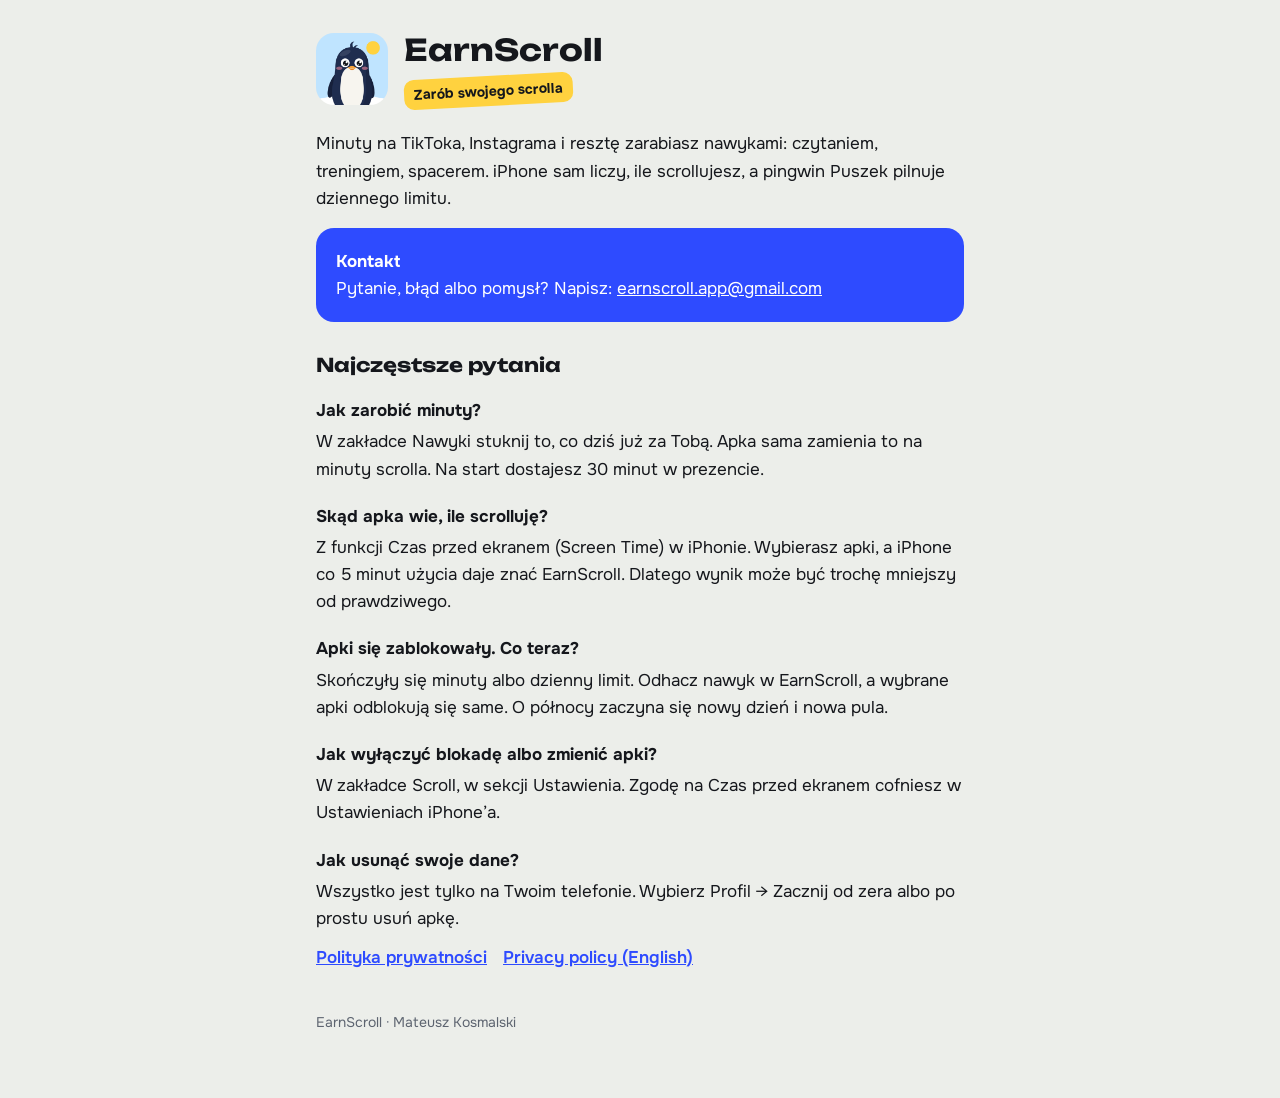
==== index.html @ 447980ba "EarnScroll support page and privacy policy (PL + EN) Co-Authored-By: Claude Opus 5.5 <noreply@anthro" ====
<!doctype html>
<html lang="pl">
<head>
  <meta charset="utf-8">
  <meta name="viewport" content="width=device-width, initial-scale=1">
  <title>EarnScroll – pomoc</title>
  <meta name="description" content="EarnScroll: zarabiasz minuty scrolla nawykami, a pingwin Puszek pilnuje limitu. Pomoc i kontakt.">
  <link rel="icon" href="icon.png">
  <link rel="preconnect" href="https://fonts.googleapis.com">
  <link rel="preconnect" href="https://fonts.gstatic.com" crossorigin>
  <link href="https://fonts.googleapis.com/css2?family=Onest:wght@400;600;700&family=Unbounded:wght@700&display=swap" rel="stylesheet">
  <link rel="stylesheet" href="style.css">
</head>
<body>
<main>
  <div class="hero">
    <img src="icon.png" alt="Ikona EarnScroll">
    <div>
      <h1>EarnScroll</h1>
      <span class="sticker">Zarób swojego scrolla</span>
    </div>
  </div>

  <p>Minuty na TikToka, Instagrama i resztę zarabiasz nawykami: czytaniem, treningiem, spacerem.
    iPhone sam liczy, ile scrollujesz, a pingwin Puszek pilnuje dziennego limitu.</p>

  <div class="card wallet">
    <strong>Kontakt</strong><br>
    Pytanie, błąd albo pomysł? Napisz: <a href="mailto:earnscroll.app@gmail.com">earnscroll.app@gmail.com</a>
  </div>

  <h2>Najczęstsze pytania</h2>

  <h3>Jak zarobić minuty?</h3>
  <p>W zakładce Nawyki stuknij to, co dziś już za Tobą. Apka sama zamienia to na minuty scrolla.
    Na start dostajesz 30 minut w prezencie.</p>

  <h3>Skąd apka wie, ile scrolluję?</h3>
  <p>Z funkcji Czas przed ekranem (Screen Time) w iPhonie. Wybierasz apki, a iPhone co 5 minut
    użycia daje znać EarnScroll. Dlatego wynik może być trochę mniejszy od prawdziwego.</p>

  <h3>Apki się zablokowały. Co teraz?</h3>
  <p>Skończyły się minuty albo dzienny limit. Odhacz nawyk w EarnScroll, a wybrane apki odblokują
    się same. O północy zaczyna się nowy dzień i nowa pula.</p>

  <h3>Jak wyłączyć blokadę albo zmienić apki?</h3>
  <p>W zakładce Scroll, w sekcji Ustawienia. Zgodę na Czas przed ekranem cofniesz w Ustawieniach iPhone’a.</p>

  <h3>Jak usunąć swoje dane?</h3>
  <p>Wszystko jest tylko na Twoim telefonie. Wybierz Profil → Zacznij od zera albo po prostu usuń apkę.</p>

  <nav>
    <a href="privacy.html">Polityka prywatności</a>
    <a href="privacy.html#en">Privacy policy (English)</a>
  </nav>

  <footer>EarnScroll · Mateusz Kosmalski</footer>
</main>
</body>
</html>
---- style.css ----
/* EarnScroll site: support + privacy. Colours from the app (src/theme). */
:root {
  --bg: #ECEEEA;
  --card: #FFFFFF;
  --text: #15171C;
  --muted: #5D6470;
  --line: #D6DAD3;
  --accent: #2E4BFF;
  --sticker: #FFD23F;
}
@media (prefers-color-scheme: dark) {
  :root {
    --bg: #101216;
    --card: #1A1D23;
    --text: #EEF0F3;
    --muted: #9AA1AC;
    --line: #2B2F37;
    --accent: #7088FF;
  }
}
* { box-sizing: border-box; }
html { -webkit-text-size-adjust: 100%; }
body {
  margin: 0;
  background: var(--bg);
  color: var(--text);
  font: 17px/1.6 'Onest', system-ui, -apple-system, sans-serif;
}
main { max-width: 680px; margin: 0 auto; padding: 32px 16px 64px; }
h1, h2 { font-family: 'Unbounded', system-ui, sans-serif; line-height: 1.2; }
h1 { font-size: 30px; margin: 0 0 8px; }
h2 { font-size: 19px; margin: 32px 0 8px; }
h3 { font-size: 17px; margin: 20px 0 4px; }
p, ul { margin: 0 0 12px; }
ul { padding-left: 22px; }
a { color: var(--accent); }
.muted { color: var(--muted); }
.hero { display: flex; align-items: center; gap: 16px; margin-bottom: 24px; }
.hero img { width: 72px; height: 72px; border-radius: 18px; }
.card { background: var(--card); border-radius: 18px; padding: 20px; margin: 16px 0; }
.card.wallet { background: #2E4BFF; color: #FFFFFF; }
.card.wallet a { color: #FFFFFF; }
.sticker {
  display: inline-block; background: var(--sticker); color: #15171C;
  font-weight: 700; font-size: 14px; padding: 4px 10px; border-radius: 10px;
  transform: rotate(-3deg);
}
nav { display: flex; gap: 16px; flex-wrap: wrap; margin: 8px 0 0; font-weight: 600; }
footer { margin-top: 40px; font-size: 14px; color: var(--muted); }
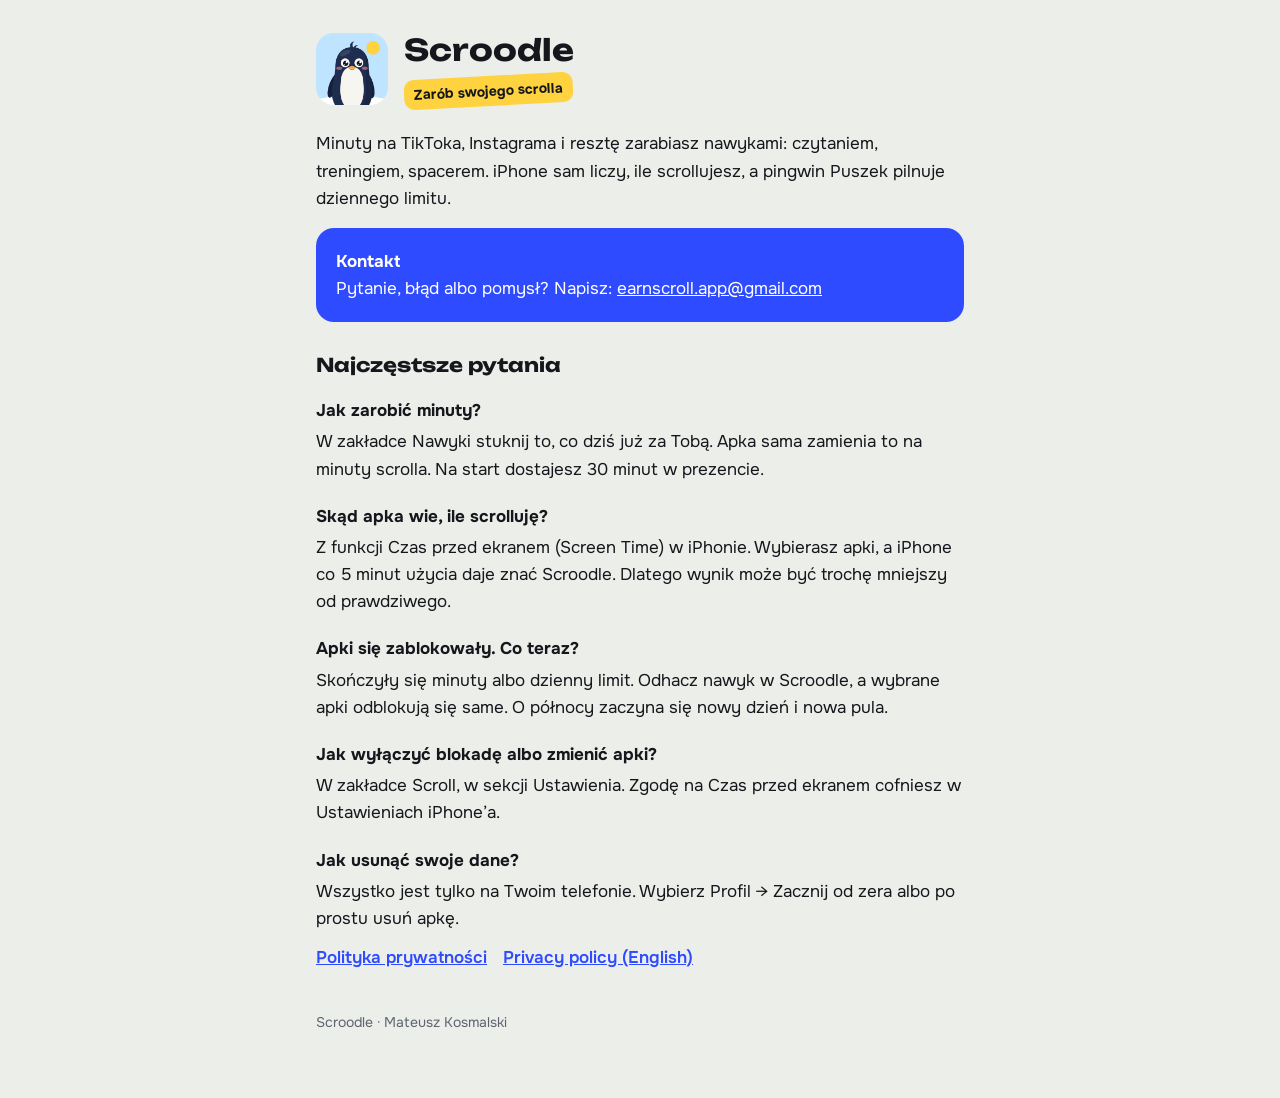
==== commit 2e730093: "Rename the app to Scroodle Co-Authored-By: Claude Opus 5.5 <noreply@anthropic.com>" ====
--- a/index.html
+++ b/index.html
@@ -3,8 +3,8 @@
 <head>
   <meta charset="utf-8">
   <meta name="viewport" content="width=device-width, initial-scale=1">
-  <title>EarnScroll – pomoc</title>
-  <meta name="description" content="EarnScroll: zarabiasz minuty scrolla nawykami, a pingwin Puszek pilnuje limitu. Pomoc i kontakt.">
+  <title>Scroodle – pomoc</title>
+  <meta name="description" content="Scroodle: zarabiasz minuty scrolla nawykami, a pingwin Puszek pilnuje limitu. Pomoc i kontakt.">
   <link rel="icon" href="icon.png">
   <link rel="preconnect" href="https://fonts.googleapis.com">
   <link rel="preconnect" href="https://fonts.gstatic.com" crossorigin>
@@ -14,9 +14,9 @@
 <body>
 <main>
   <div class="hero">
-    <img src="icon.png" alt="Ikona EarnScroll">
+    <img src="icon.png" alt="Ikona Scroodle">
     <div>
-      <h1>EarnScroll</h1>
+      <h1>Scroodle</h1>
       <span class="sticker">Zarób swojego scrolla</span>
     </div>
   </div>
@@ -37,10 +37,10 @@
 
   <h3>Skąd apka wie, ile scrolluję?</h3>
   <p>Z funkcji Czas przed ekranem (Screen Time) w iPhonie. Wybierasz apki, a iPhone co 5 minut
-    użycia daje znać EarnScroll. Dlatego wynik może być trochę mniejszy od prawdziwego.</p>
+    użycia daje znać Scroodle. Dlatego wynik może być trochę mniejszy od prawdziwego.</p>
 
   <h3>Apki się zablokowały. Co teraz?</h3>
-  <p>Skończyły się minuty albo dzienny limit. Odhacz nawyk w EarnScroll, a wybrane apki odblokują
+  <p>Skończyły się minuty albo dzienny limit. Odhacz nawyk w Scroodle, a wybrane apki odblokują
     się same. O północy zaczyna się nowy dzień i nowa pula.</p>
 
   <h3>Jak wyłączyć blokadę albo zmienić apki?</h3>
@@ -54,7 +54,7 @@
     <a href="privacy.html#en">Privacy policy (English)</a>
   </nav>
 
-  <footer>EarnScroll · Mateusz Kosmalski</footer>
+  <footer>Scroodle · Mateusz Kosmalski</footer>
 </main>
 </body>
 </html>
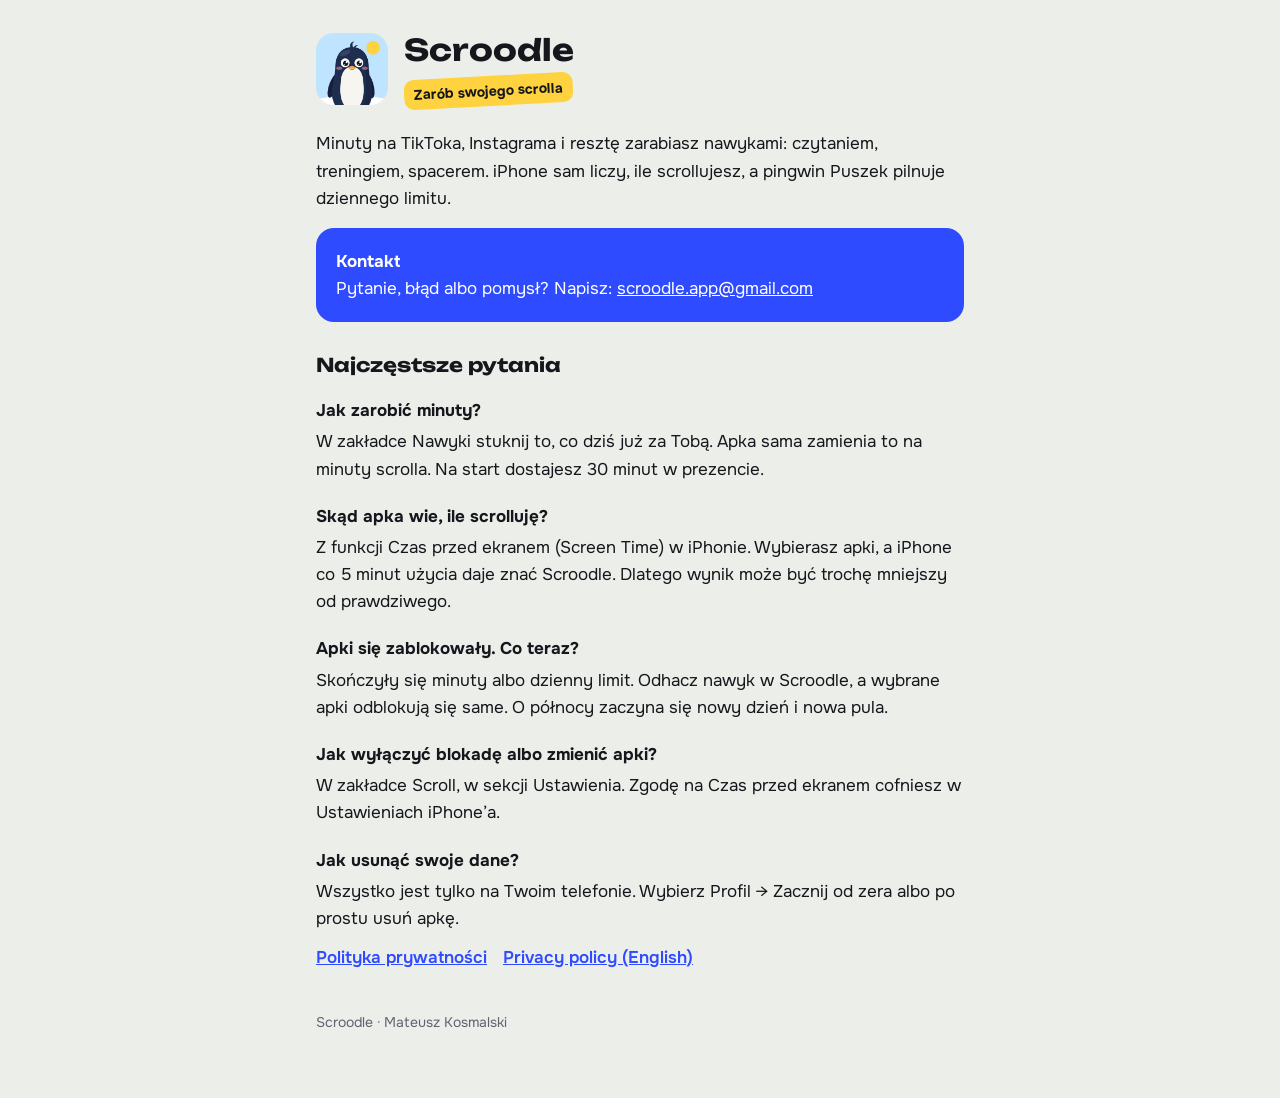
==== commit 47dcb7a0: "Contact email: scroodle.app@gmail.com Co-Authored-By: Claude Opus 5.5 <noreply@anthropic.com>" ====
--- a/index.html
+++ b/index.html
@@ -26,7 +26,7 @@
 
   <div class="card wallet">
     <strong>Kontakt</strong><br>
-    Pytanie, błąd albo pomysł? Napisz: <a href="mailto:earnscroll.app@gmail.com">earnscroll.app@gmail.com</a>
+    Pytanie, błąd albo pomysł? Napisz: <a href="mailto:scroodle.app@gmail.com">scroodle.app@gmail.com</a>
   </div>
 
   <h2>Najczęstsze pytania</h2>
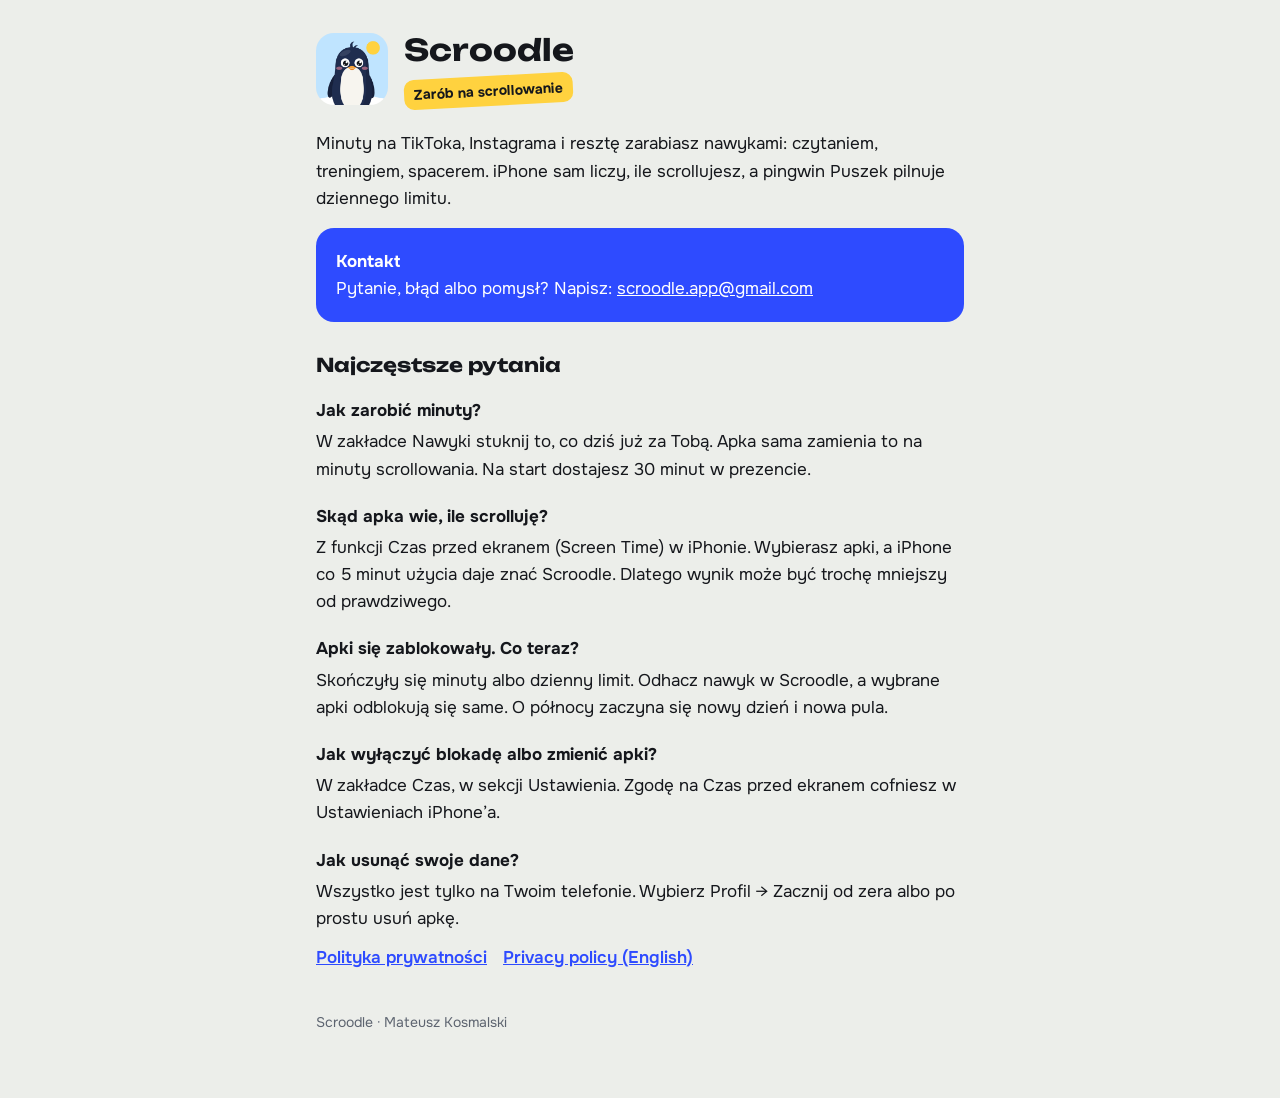
==== commit 9eebed37: "Say 'scrollowanie' instead of 'scroll'; tab is now 'Czas' Co-Authored-By: Claude Opus 5.5 <noreply@a" ====
--- a/index.html
+++ b/index.html
@@ -4,7 +4,7 @@
   <meta charset="utf-8">
   <meta name="viewport" content="width=device-width, initial-scale=1">
   <title>Scroodle – pomoc</title>
-  <meta name="description" content="Scroodle: zarabiasz minuty scrolla nawykami, a pingwin Puszek pilnuje limitu. Pomoc i kontakt.">
+  <meta name="description" content="Scroodle: zarabiasz minuty scrollowania nawykami, a pingwin Puszek pilnuje limitu. Pomoc i kontakt.">
   <link rel="icon" href="icon.png">
   <link rel="preconnect" href="https://fonts.googleapis.com">
   <link rel="preconnect" href="https://fonts.gstatic.com" crossorigin>
@@ -17,7 +17,7 @@
     <img src="icon.png" alt="Ikona Scroodle">
     <div>
       <h1>Scroodle</h1>
-      <span class="sticker">Zarób swojego scrolla</span>
+      <span class="sticker">Zarób na scrollowanie</span>
     </div>
   </div>
 
@@ -32,7 +32,7 @@
   <h2>Najczęstsze pytania</h2>
 
   <h3>Jak zarobić minuty?</h3>
-  <p>W zakładce Nawyki stuknij to, co dziś już za Tobą. Apka sama zamienia to na minuty scrolla.
+  <p>W zakładce Nawyki stuknij to, co dziś już za Tobą. Apka sama zamienia to na minuty scrollowania.
     Na start dostajesz 30 minut w prezencie.</p>
 
   <h3>Skąd apka wie, ile scrolluję?</h3>
@@ -44,7 +44,7 @@
     się same. O północy zaczyna się nowy dzień i nowa pula.</p>
 
   <h3>Jak wyłączyć blokadę albo zmienić apki?</h3>
-  <p>W zakładce Scroll, w sekcji Ustawienia. Zgodę na Czas przed ekranem cofniesz w Ustawieniach iPhone’a.</p>
+  <p>W zakładce Czas, w sekcji Ustawienia. Zgodę na Czas przed ekranem cofniesz w Ustawieniach iPhone’a.</p>
 
   <h3>Jak usunąć swoje dane?</h3>
   <p>Wszystko jest tylko na Twoim telefonie. Wybierz Profil → Zacznij od zera albo po prostu usuń apkę.</p>
